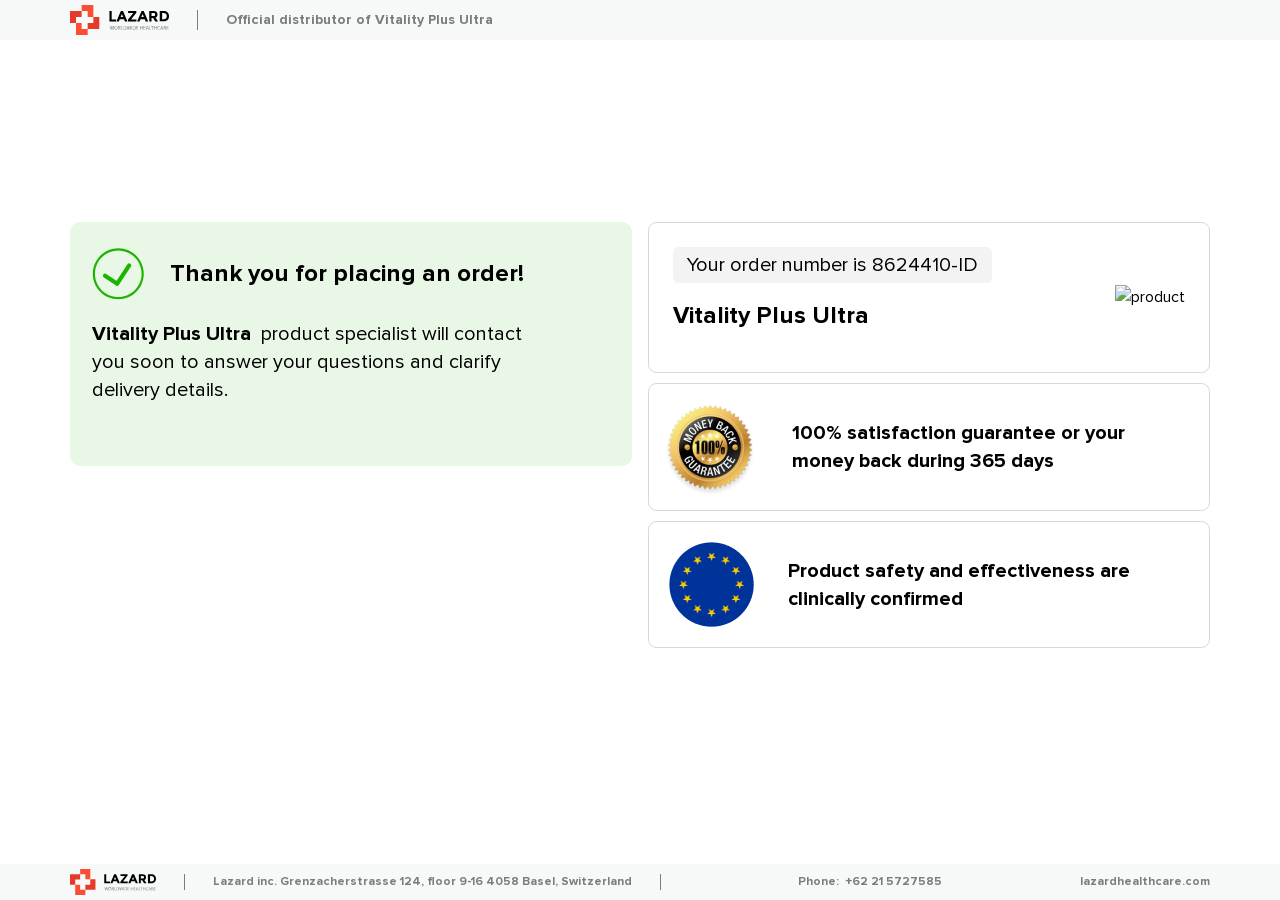
==== thanks/index.html @ 726c0b6a "Initial commit - Landing Vitality Plus Ultra" ====
<!DOCTYPE html>
<html lang="ru">
  <head>
    <title>LAZARD worldwide healthcare | Thank you for placing an order!!</title>
    <meta charset="UTF-8">
    <meta name="viewport" content="width=device-width, initial-scale=1">
    <link rel="shortcut icon" href="favicon.ico">
    <!-- css styles -->
    <!--[if lt IE 9]>
    <script src="https://cdnjs.cloudflare.com/ajax/libs/html5shiv/3.7.3/html5shiv.min.js"></script>
    <script src="https://cdnjs.cloudflare.com/ajax/libs/livingston-css3-mediaqueries-js/1.0.0/css3-mediaqueries.min.js"></script><![endif]-->
    <link rel="stylesheet" href="https://stackpath.bootstrapcdn.com/bootstrap/4.3.1/css/bootstrap.min.css" integrity="sha384-ggOyR0iXCbMQv3Xipma34MD+dH/1fQ784/j6cY/iJTQUOhcWr7x9JvoRxT2MZw1T" crossorigin="anonymous">
    <link rel="stylesheet" href="https://cdnjs.cloudflare.com/ajax/libs/flag-icon-css/2.9.0/css/flag-icon.min.css">
    <!-- build:css assets/css/style.min.css-->
    <link rel="stylesheet" href="assets/css/fonts.css">
    <link rel="stylesheet" href="assets/css/style.css">
    <!-- endbuild -->
    <!-- end css styles -->
    <!-- INTH_SNIPPET_TOP -->
  </head>
  <body>
    <div class="d-flex flex-column justify-content-between h-100">
      <!-- header-->
      <header class="header">
        <div class="container">
          <div class="d-flex align-items-center">
            <div class="logo header-logo"><a href="#"><img class="logo__img" src="assets/images/logo/logo.svg" alt="logo"></a></div>
            <p class="header__text m-0">Official distributor of <span class="current-product__name">Vitality Plus Ultra  </span><span class="country"></span></p>
          </div>
        </div>
      </header>
      <!-- main-->
      <main class="main">
        <div class="container">
          <div class="row">
            <div class="order__content clearfix">
              <div class="col-md-6 float-md-left pr-md-2">
                <div class="order-info__content order-info__content_light_green mb-sm-3 mb-2">
                  <div class="order-info__info-line">
                    <div class="d-flex align-items-center"><img class="order-is-issued__img" src="assets/images/icons/order_green.svg" alt="order">
                      <p class="order-info__title m-0">Thank you for placing an order!</p>
                    </div>
                  </div>
                  <p class="order-info__text m-0"> <span class="current-product__name font-weight-bold">Vitality Plus Ultra </span>&nbsp;product specialist will contact you soon to answer your questions and clarify delivery details.</p>
                </div>
              </div>
              <div class="col-md-6 float-md-right pl-md-2">
                <div class="order-product__content mb-3">
                  <div class="order-product__item current-product">
                    <div class="d-flex align-items-center justify-content-between">
                      <div class="order-product-spec-wrap">
                        <p class="order-id">Your order number is <span class="order-id__value">8624410-ID</span></p>
                        <p class="current-product__text"><span class="current-product__name">Vitality Plus Ultra </span></p>
                        <p class="current-product__description m-0"></p>
                      </div><img class="current-product__img" src="https://static.statthroat.tech/offers/a6b7afca-1238-4dfb-8fff-eae4822308da.png" alt="product">
                    </div>
                  </div>
                  
                  <div class="order-product__item product-guarantee">
                    <div class="d-flex align-items-center"><img class="label label_img guarantee-label_img" src="assets/images/labels/guarantee.png" alt="guarantee">
                      <p class="product-guarantee_text">100% satisfaction guarantee or your money back during 365 days</p>
                    </div>
                  </div>
                  <div class="order-product__item product-confirmed">
                    <div class="d-flex align-items-center"><img class="label label_img" src="assets/images/labels/confirmed.png" alt="confirmed">
                      <p class="product-confirmed_text">Product safety and effectiveness are clinically confirmed</p>
                    </div>
                  </div>
                </div>
              </div>
              
            </div>
          </div>
        </div>
      </main>
      <!-- footer-->
      <footer class="footer">
        <div class="container">
          <div class="d-flex align-items-center">
            <div class="company-about__content">
              <div class="logo footer-logo"><a href="#"><img class="logo__img" src="assets/images/logo/logo.svg" alt="logo"></a></div>
            </div>
            <div class="footer-contacts__content">
              <div class="d-flex justify-content-between flex-xl-row flex-column">
                <p class="footer_address__text m-0">Lazard inc. Grenzacherstrasse 124, floor 9-16 4058 Basel, Switzerland</p>
                <p class="footer-phone__text m-0">Phone: &nbsp;<a class="footer-phone__link" href="tel:+62215727585">+62 21 5727585</a></p><a class="footer-url__link" href="lazardhealthcare.com" target="_blank">lazardhealthcare.com</a>
              </div>
            </div>
          </div>
        </div>
      </footer>
    </div>
    <!-- js scripts -->
    <script src="https://cdnjs.cloudflare.com/ajax/libs/jquery/3.3.1/jquery.min.js"></script>
    <script src="https://stackpath.bootstrapcdn.com/bootstrap/4.3.1/js/bootstrap.min.js" integrity="sha384-JjSmVgyd0p3pXB1rRibZUAYoIIy6OrQ6VrjIEaFf/nJGzIxFDsf4x0xIM+B07jRM" crossorigin="anonymous"></script>
    <!-- build:js assets/js/main.min.js -->
    <script src="assets/js/main.js"></script>
    <!-- endbuild -->
    <!-- end js scripts-->
    <!-- INTH_SNIPPET_BOTTOM -->
  </body>
</html>
---- thanks/assets/css/fonts.css ----
@font-face {
	font-family: 'Proxima Nova';
	src: url('../fonts/ProximaNova-Light.woff2') format('woff2'), url('../fonts/ProximaNova-Light.woff') format('woff');
	font-weight: 300;
	font-style: normal
}
@font-face {
	font-family: 'Proxima Nova';
	src: url('../fonts/ProximaNova-Regular.woff') format('woff2'), url('../fonts/ProximaNova-Regular.woff') format('woff');
	font-weight: 400;
	font-style: normal
}
@font-face {
	font-family: 'Proxima Nova';
	src: url('../fonts/ProximaNova-Bold.woff2') format('woff2'), url('../fonts/ProximaNova-Bold.woff') format('woff');
	font-weight: 700;
	font-style: normal
}
---- thanks/assets/css/style.css ----
/*
 * main
 */
html,
body {
  height: 100%;
}
body {
  font-family: 'Proxima Nova', sans-serif;
  font-weight: 400;
  font-size: 100%;
  color: #000;
  overflow-x: hidden;
}
@media (min-width: 1200px) {
  .container {
    max-width: 1170px;
  }
}
a {
  color: #00a3ff;
  text-decoration: underline;
}
a:hover {
  color: #00a3ff;
  text-decoration: none;
}
p {
  line-height: 140%;
}
img {
  max-width: 100%;
}
/*
 * style
 */
.header {
  padding: 5px 0;
  background-color: #f7f8f8;
}
.header-logo {
  margin: 0 28px 0 0;
}
.header__text {
  padding: 0 0 0 28px;
  font-family: 'Proxima Nova', sans-serif;
  font-weight: 700;
  font-size: 14px;
  color: #7c7c7c;
  border-left: 1px solid #7c7c7c;
}
.main {
  padding: 50px 0 68px;
}
.order-info__content {
  padding: 26px 80px 62px 22px;
  border-radius: 10px;
}
.order-info__content_light_green {
  background-color: #e9f8e6;
}
.order-info__info-line {
  margin: 0 0 20px;
}
.order-is-issued__img {
  margin: 0 26px 0 0;
}
.order-info__title {
  font-family: 'Proxima Nova', sans-serif;
  font-weight: 700;
  font-size: 24px;
}
.order-info__text {
  font-size: 20px;
}
.order-product__item {
  padding: 20px;
  margin: 0 0 10px;
  background-color: #fff;
  border: 1.71386px solid #dad6d6;
  border-radius: 8.56928px;
}
.order-product__item:last-child {
  margin: 0;
}
.current-product {
  padding: 24px;
}
.order-id {
  display: inline-block;
  padding: 4px 14px;
  font-size: 20px;
  background: rgba(196,196,196,0.2);
  border-radius: 5.14157px;
}
.current-product__text {
  font-family: 'Proxima Nova', sans-serif;
  font-weight: 700;
  font-size: 24px;
}
.current-product__description {
  font-size: 20px;
}
.label {
  margin: 0 34px 0 0;
}
.label-number {
  display: -webkit-box;
  display: -ms-flexbox;
  display: flex;
  -webkit-box-orient: vertical;
  -webkit-box-direction: normal;
      -ms-flex-direction: column;
          flex-direction: column;
  -webkit-box-align: center;
      -ms-flex-align: center;
          align-items: center;
  -webkit-box-pack: center;
      -ms-flex-pack: center;
          justify-content: center;
  min-width: 86px;
  height: 86px;
  border-radius: 50%;
  background-color: #ffe234;
}
.number__value {
  font-family: 'Proxima Nova', sans-serif;
  font-weight: 700;
  font-size: 45px;
}
.popularity-product__text,
.product-guarantee_text,
.product-confirmed_text {
  margin: 0;
  font-family: 'Proxima Nova', sans-serif;
  font-weight: 700;
  font-size: 20px;
}
.guarantee-label_img {
  margin: -2px 34px -9px -7px;
}
.other-suggestion__item {
  padding: 28px 22px 22px 16px;
}
.discount {
  padding: 18px 16px 18px 16px;
}
.order-suggestion-info__content {
  display: none;
}
.order-suggestion-info__content .order-info__title,
.order-suggestion-info__content .order-info__text {
  color: #fff;
}
.other-suggestion__item_bg_yellow {
  background: url("../images/icons/dot_bottom.svg") repeat-x top left 3.5px, url("../images/icons/dot_top.svg") repeat-x bottom left 3.5px;
  background-color: #ffe234;
}
.item_bg_1 {
  background: url("../images/icons/dot_bottom.svg") repeat-x top left 3.5px, url("../images/icons/dot_top.svg") repeat-x bottom left 3.5px;
  background-color: #ff4131;
}
.item_bg_2 {
  background: url("../images/icons/dot_bottom.svg") repeat-x top left 3.5px, url("../images/icons/dot_top.svg") repeat-x bottom left 3.5px;
  background-color: #a431ff;
}
.item_bg_3 {
  background: url("../images/icons/dot_bottom.svg") repeat-x top left 3.5px, url("../images/icons/dot_top.svg") repeat-x bottom left 3.5px;
  background-color: #00c3cf;
}
.emoji__wrap {
  position: relative;
  min-width: 50px;
  margin: 0 0 0 30px;
}
.flag__wrap {
  position: absolute;
  top: 36%;
  left: -40%;
}
.flag {
  font-size: 1.5rem;
}
.discount__title {
  font-family: 'Proxima Nova', sans-serif;
  font-weight: 700;
  font-size: 24px;
}
.discount__text {
  margin: 0;
  font-family: 'Proxima Nova', sans-serif;
  font-weight: 700;
  font-size: 18px;
}
.product-image__content {
  position: relative;
  min-width: 80px;
  max-width: 80px;
  height: 80px;
  margin: 0 18px 0 0;
  padding: 8px;
  background-color: #fff;
  border-radius: 5px;
}
.product-num {
  position: absolute;
  top: -7px;
  left: -10px;
  display: -webkit-box;
  display: -ms-flexbox;
  display: flex;
  -webkit-box-orient: vertical;
  -webkit-box-direction: normal;
      -ms-flex-direction: column;
          flex-direction: column;
  -webkit-box-align: center;
      -ms-flex-align: center;
          align-items: center;
  -webkit-box-pack: center;
      -ms-flex-pack: center;
          justify-content: center;
  min-width: 27px;
  max-width: 27px;
  height: 27px;
  border-radius: 50%;
  background-color: #ffe234;
  font-family: 'Proxima Nova', sans-serif;
  font-weight: 700;
  font-size: 14px;
}
.product__img {
  display: block;
  margin: auto;
}
.product__name {
  margin: 0;
  font-family: 'Proxima Nova', sans-serif;
  font-weight: 700;
  font-size: 24px;
  color: #fff;
}
.product__description {
  margin: 0;
  font-family: 'Proxima Nova', sans-serif;
  font-weight: 700;
  font-size: 18px;
  color: #fff;
}
.product__link {
  font-family: 'Proxima Nova', sans-serif;
  font-weight: 700;
  font-size: 12px;
  color: #fff;
}
.product__link:hover {
  color: #fff;
}
.product-order__content {
  -ms-flex-negative: 0;
      flex-shrink: 0;
}
.price.price--old {
  margin: 0 0 10px;
  position: relative;
  font-family: 'Proxima Nova', sans-serif;
  font-weight: 700;
  font-size: 12px;
  color: #fff;
}
.price.price--old:before {
  content: "";
  position: absolute;
  top: 40%;
  right: 2px;
  left: -2px;
  width: calc(100% + 4px);
  height: 1px;
  background-color: #fff;
}
.price.price--new {
  margin: 0;
  font-family: 'Proxima Nova', sans-serif;
  font-weight: 700;
  font-size: 24px;
  color: #fff;
}
.product-order__btn {
  padding: 3px 8px;
  background: #ffe234;
  border-radius: 3px;
  font-family: 'Proxima Nova', sans-serif;
  font-weight: 700;
  font-size: 12px;
  color: #000 !important;
  text-decoration: none;
  cursor: pointer;
  border: none;
  outline: none;
}
.product-order__btn:hover {
  filter: saturate(2);
}
.product-order__btn:focus {
  outline: none;
}
.footer {
  padding: 5px 0;
  background-color: #f7f8f8;
}
.footer-logo {
  margin: 0 28px 0 0;
}
.footer-contacts__content {
  width: 100%;
  padding: 0 0 0 28px;
  border-left: 1px solid #7c7c7c;
}
.footer_address__text {
  padding: 0 28px 0 0;
  font-family: 'Proxima Nova', sans-serif;
  font-weight: 700;
  font-size: 12px;
  color: #7c7c7c;
  border-right: 1px solid #7c7c7c;
}
.footer-phone__text,
.footer-phone__link,
.footer-url__link {
  font-family: 'Proxima Nova', sans-serif;
  font-weight: 700;
  font-size: 12px;
  color: #7c7c7c;
  text-decoration: none;
  line-height: 140%;
}
.footer-phone__link:hover,
.footer-url__link:hover {
  color: #00a3ff;
}
@media (max-width: 1200px) {
  .footer_address__text {
    border-right: none;
  }
}
@media (min-width: 576px) and (max-width: 992px) {
  .order-info__content {
    padding: 14px;
  }
  .order-is-issued__img {
    max-width: 30px;
    margin: 0 14px 0 0;
  }
  .order-info__title,
  .order-info__text {
    font-size: 14px;
  }
  .order-product__item {
    padding: 12px;
  }
  .current-product {
    padding: 15px;
  }
  .order-id {
    margin: 0 0 8px;
    font-size: 12px;
  }
  .current-product__text {
    margin: 0 0 8px;
    font-size: 14px;
  }
  .current-product__description {
    font-size: 12px;
  }
  .current-product__img {
    max-width: 80px;
  }
  .label-number {
    min-width: 50px;
    height: 50px;
    margin: 0 20px 0 0;
  }
  .number__value {
    font-size: 26px;
  }
  .label_img {
    max-width: 50px;
  }
  .label {
    margin: 0 20px 0 0;
  }
  .other-suggestion__item {
    padding: 24px 18px;
  }
  .popularity-product__text,
  .product-guarantee_text,
  .product-confirmed_text {
    font-size: 12px;
  }
  .discount__title {
    font-size: 20px;
  }
  .discount__text {
    font-size: 12px;
  }
  .product__name {
    font-size: 14px;
  }
  .product__description {
    font-size: 12px;
  }
  .price.price--new {
    font-size: 20px;
  }
}
@media (max-width: 576px) {
  .header-logo,
  .footer-logo {
    min-width: 70px;
    margin: 0 14px 0 0;
  }
  .header__text {
    font-size: 12px;
    border-left: 1px solid rgba(123,124,124,0.2);
  }
  .footer-contacts__content {
    padding: 0 0 0 14px;
    border-left: 1px solid rgba(123,124,124,0.2);
  }
  .footer_address__text {
    padding: 0;
  }
  .main {
    padding: 14px 0;
  }
  .order-info__content {
    padding: 14px;
  }
  .order-is-issued__img {
    max-width: 30px;
    margin: 0 14px 0 0;
  }
  .order-info__title,
  .order-info__text {
    font-size: 14px;
  }
  .order-product__item {
    padding: 12px;
  }
  .current-product {
    padding: 15px;
  }
  .order-id {
    margin: 0 0 8px;
    font-size: 12px;
  }
  .current-product__text {
    margin: 0 0 8px;
    font-size: 14px;
  }
  .current-product__description {
    font-size: 12px;
  }
  .current-product__img {
    max-width: 80px;
  }
  .label-number {
    min-width: 50px;
    height: 50px;
    margin: 0 20px 0 0;
  }
  .number__value {
    font-size: 26px;
  }
  .label_img {
    max-width: 50px;
  }
  .label {
    margin: 0 20px 0 0;
  }
  .other-suggestion__item {
    padding: 24px 18px;
  }
  .popularity-product__text,
  .product-guarantee_text,
  .product-confirmed_text {
    font-size: 12px;
  }
  .discount__title {
    font-size: 20px;
  }
  .discount__text {
    font-size: 12px;
  }
  .product__name {
    font-size: 14px;
  }
  .product__description {
    font-size: 12px;
  }
  .price.price--new {
    font-size: 20px;
  }
}
@media (max-width: 374px) {
  .emoji__wrap {
    margin: 20px 0 0 0;
  }
  .other-suggestion__item .suggestion-product > .d-flex {
    -webkit-box-orient: vertical;
    -webkit-box-direction: normal;
        -ms-flex-direction: column;
            flex-direction: column;
  }
  .product-about__content {
    margin: 0 0 10px;
  }
  .product-order__content .price {
    margin: 0;
  }
  .product-order__content .d-flex {
    -webkit-box-orient: horizontal !important;
    -webkit-box-direction: normal !important;
        -ms-flex-direction: row !important;
            flex-direction: row !important;
    -webkit-box-align: center !important;
        -ms-flex-align: center !important;
            align-items: center !important;
    -ms-flex-pack: distribute !important;
        justify-content: space-around !important;
  }
  .product-order__btn {
    display: block;
    width: 100%;
    margin: 10px 0 0;
    text-align: center;
  }
}
/*
 * reset
 */
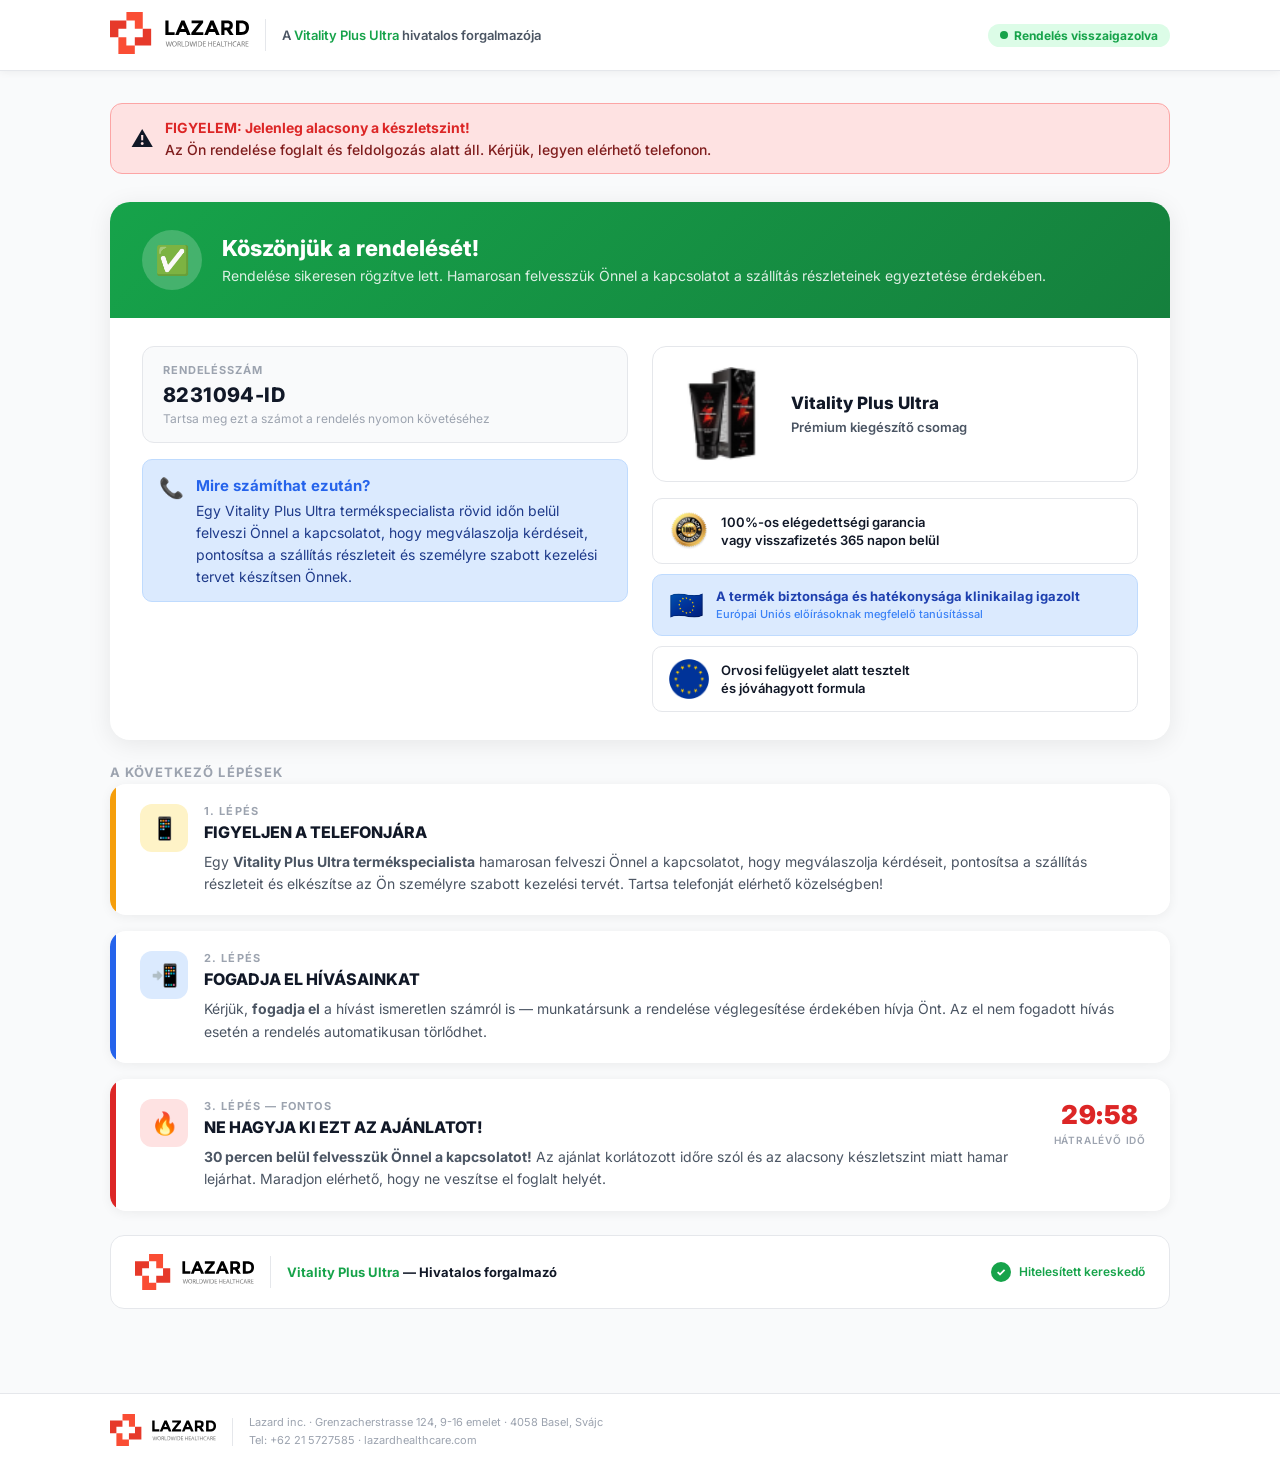
==== commit 35847d8f: "Redesign: Modern thanks page in Hungarian with triggers, countdown, order ID and trust badges" ====
--- a/thanks/index.html
+++ b/thanks/index.html
@@ -1,102 +1,655 @@
 <!DOCTYPE html>
-<html lang="ru">
-  <head>
-    <title>LAZARD worldwide healthcare | Thank you for placing an order!!</title>
-    <meta charset="UTF-8">
-    <meta name="viewport" content="width=device-width, initial-scale=1">
-    <link rel="shortcut icon" href="favicon.ico">
-    <!-- css styles -->
-    <!--[if lt IE 9]>
-    <script src="https://cdnjs.cloudflare.com/ajax/libs/html5shiv/3.7.3/html5shiv.min.js"></script>
-    <script src="https://cdnjs.cloudflare.com/ajax/libs/livingston-css3-mediaqueries-js/1.0.0/css3-mediaqueries.min.js"></script><![endif]-->
-    <link rel="stylesheet" href="https://stackpath.bootstrapcdn.com/bootstrap/4.3.1/css/bootstrap.min.css" integrity="sha384-ggOyR0iXCbMQv3Xipma34MD+dH/1fQ784/j6cY/iJTQUOhcWr7x9JvoRxT2MZw1T" crossorigin="anonymous">
-    <link rel="stylesheet" href="https://cdnjs.cloudflare.com/ajax/libs/flag-icon-css/2.9.0/css/flag-icon.min.css">
-    <!-- build:css assets/css/style.min.css-->
-    <link rel="stylesheet" href="assets/css/fonts.css">
-    <link rel="stylesheet" href="assets/css/style.css">
-    <!-- endbuild -->
-    <!-- end css styles -->
-    <!-- INTH_SNIPPET_TOP -->
-  </head>
-  <body>
-    <div class="d-flex flex-column justify-content-between h-100">
-      <!-- header-->
-      <header class="header">
-        <div class="container">
-          <div class="d-flex align-items-center">
-            <div class="logo header-logo"><a href="#"><img class="logo__img" src="assets/images/logo/logo.svg" alt="logo"></a></div>
-            <p class="header__text m-0">Official distributor of <span class="current-product__name">Vitality Plus Ultra  </span><span class="country"></span></p>
+<html lang="hu">
+<head>
+  <title>Köszönjük a rendelést! | Vitality Plus Ultra</title>
+  <meta charset="UTF-8">
+  <meta name="viewport" content="width=device-width, initial-scale=1">
+  <meta name="description" content="Köszönjük a Vitality Plus Ultra megrendelését. Hamarosan felvesszük Önnel a kapcsolatot.">
+  <link rel="shortcut icon" href="favicon.ico">
+  <link rel="preconnect" href="https://fonts.googleapis.com">
+  <link rel="preconnect" href="https://fonts.gstatic.com" crossorigin>
+  <link href="https://fonts.googleapis.com/css2?family=Inter:wght@400;500;600;700;800;900&display=swap" rel="stylesheet">
+  <style>
+    *, *::before, *::after { box-sizing: border-box; margin: 0; padding: 0; }
+
+    :root {
+      --green:       #16a34a;
+      --green-light: #dcfce7;
+      --green-mid:   #22c55e;
+      --amber:       #f59e0b;
+      --amber-light: #fef3c7;
+      --red:         #dc2626;
+      --red-light:   #fee2e2;
+      --blue:        #2563eb;
+      --blue-light:  #dbeafe;
+      --gray-50:     #f9fafb;
+      --gray-100:    #f3f4f6;
+      --gray-200:    #e5e7eb;
+      --gray-400:    #9ca3af;
+      --gray-600:    #4b5563;
+      --gray-800:    #1f2937;
+      --gray-900:    #111827;
+    }
+
+    body {
+      font-family: 'Inter', sans-serif;
+      background: var(--gray-50);
+      color: var(--gray-900);
+      min-height: 100vh;
+    }
+
+    /* ── HEADER ── */
+    .header {
+      background: #fff;
+      border-bottom: 1px solid var(--gray-200);
+      padding: 12px 0;
+      position: sticky;
+      top: 0;
+      z-index: 100;
+      box-shadow: 0 1px 8px rgba(0,0,0,.06);
+    }
+    .header-inner {
+      max-width: 1100px;
+      margin: 0 auto;
+      padding: 0 20px;
+      display: flex;
+      align-items: center;
+      gap: 16px;
+    }
+    .header__logo img { height: 42px; }
+    .header__divider {
+      width: 1px;
+      height: 32px;
+      background: var(--gray-200);
+    }
+    .header__label {
+      font-size: 13px;
+      font-weight: 600;
+      color: var(--gray-600);
+    }
+    .header__label span { color: var(--green); }
+    .header__badge {
+      margin-left: auto;
+      display: flex;
+      align-items: center;
+      gap: 6px;
+      background: var(--green-light);
+      color: var(--green);
+      font-size: 12px;
+      font-weight: 700;
+      padding: 4px 12px;
+      border-radius: 999px;
+    }
+    .header__badge::before {
+      content: '';
+      width: 8px; height: 8px;
+      background: var(--green);
+      border-radius: 50%;
+      animation: pulse-dot 1.5s infinite;
+    }
+    @keyframes pulse-dot {
+      0%,100% { opacity:1; transform:scale(1); }
+      50%      { opacity:.5; transform:scale(1.3); }
+    }
+
+    /* ── LAYOUT ── */
+    .page-wrap {
+      max-width: 1100px;
+      margin: 0 auto;
+      padding: 32px 20px 60px;
+    }
+
+    /* ── STOCK ALERT ── */
+    .stock-alert {
+      display: flex;
+      align-items: center;
+      gap: 12px;
+      background: var(--red-light);
+      border: 1.5px solid #fca5a5;
+      border-radius: 12px;
+      padding: 14px 20px;
+      margin-bottom: 28px;
+      animation: slide-in .5s ease;
+    }
+    .stock-alert__icon { font-size: 22px; flex-shrink: 0; }
+    .stock-alert__text { font-size: 14px; font-weight: 700; color: var(--red); line-height: 1.4; }
+    .stock-alert__text span { display: block; font-weight: 500; color: #7f1d1d; margin-top: 2px; }
+
+    /* ── SUCCESS CARD ── */
+    .success-card {
+      background: #fff;
+      border-radius: 20px;
+      box-shadow: 0 4px 24px rgba(0,0,0,.08);
+      overflow: hidden;
+      margin-bottom: 24px;
+      animation: slide-in .5s ease .1s both;
+    }
+    .success-card__top {
+      background: linear-gradient(135deg, #16a34a 0%, #15803d 100%);
+      padding: 28px 32px;
+      display: flex;
+      align-items: center;
+      gap: 20px;
+    }
+    .success-icon {
+      width: 60px; height: 60px;
+      background: rgba(255,255,255,.2);
+      border-radius: 50%;
+      display: flex; align-items: center; justify-content: center;
+      font-size: 28px;
+      flex-shrink: 0;
+    }
+    .success-card__top-text h1 {
+      font-size: 22px;
+      font-weight: 800;
+      color: #fff;
+      margin-bottom: 4px;
+    }
+    .success-card__top-text p {
+      font-size: 14px;
+      color: rgba(255,255,255,.85);
+      line-height: 1.5;
+    }
+
+    .success-card__body {
+      padding: 28px 32px;
+      display: grid;
+      grid-template-columns: 1fr 1fr;
+      gap: 24px;
+    }
+    @media (max-width: 680px) {
+      .success-card__body { grid-template-columns: 1fr; }
+      .success-card__top { padding: 20px; }
+      .success-card__top-text h1 { font-size: 18px; }
+    }
+
+    /* Order info left */
+    .order-meta { display: flex; flex-direction: column; gap: 16px; }
+
+    .order-number-box {
+      background: var(--gray-50);
+      border: 1.5px solid var(--gray-200);
+      border-radius: 12px;
+      padding: 16px 20px;
+    }
+    .order-number-box__label {
+      font-size: 11px;
+      font-weight: 700;
+      text-transform: uppercase;
+      letter-spacing: .08em;
+      color: var(--gray-400);
+      margin-bottom: 6px;
+    }
+    .order-number-box__value {
+      font-size: 20px;
+      font-weight: 800;
+      color: var(--gray-900);
+      letter-spacing: .02em;
+    }
+    .order-number-box__sub {
+      font-size: 12px;
+      color: var(--gray-400);
+      margin-top: 4px;
+    }
+
+    .info-row {
+      display: flex;
+      align-items: flex-start;
+      gap: 12px;
+      padding: 14px 16px;
+      border-radius: 10px;
+      background: var(--blue-light);
+      border: 1px solid #bfdbfe;
+    }
+    .info-row__icon { font-size: 20px; flex-shrink: 0; margin-top: 2px; }
+    .info-row__text { font-size: 14px; color: #1e3a8a; line-height: 1.55; }
+    .info-row__text strong { display: block; font-size: 15px; margin-bottom: 3px; color: var(--blue); }
+
+    /* Product right */
+    .product-panel { display: flex; flex-direction: column; gap: 16px; }
+
+    .product-box {
+      border: 1.5px solid var(--gray-200);
+      border-radius: 14px;
+      padding: 20px;
+      display: flex;
+      align-items: center;
+      gap: 18px;
+    }
+    .product-box__img {
+      width: 100px;
+      flex-shrink: 0;
+      border-radius: 8px;
+      object-fit: contain;
+    }
+    .product-box__info { flex: 1; }
+    .product-box__name {
+      font-size: 17px;
+      font-weight: 800;
+      color: var(--gray-900);
+      margin-bottom: 6px;
+    }
+    .product-box__qty {
+      font-size: 13px;
+      font-weight: 600;
+      color: var(--gray-600);
+    }
+
+    /* Badges */
+    .badges { display: flex; flex-direction: column; gap: 10px; }
+    .badge-row {
+      display: flex;
+      align-items: center;
+      gap: 12px;
+      padding: 12px 16px;
+      border-radius: 10px;
+      border: 1.5px solid var(--gray-200);
+      background: #fff;
+    }
+    .badge-row img { height: 40px; flex-shrink: 0; object-fit: contain; }
+    .badge-row__text { font-size: 13px; font-weight: 600; color: var(--gray-700); line-height: 1.4; }
+
+    /* EU badge */
+    .eu-badge {
+      display: flex;
+      align-items: center;
+      gap: 12px;
+      padding: 12px 16px;
+      border-radius: 10px;
+      border: 1.5px solid #bfdbfe;
+      background: var(--blue-light);
+    }
+    .eu-flag { font-size: 28px; flex-shrink: 0; }
+    .eu-badge__text { font-size: 13px; font-weight: 700; color: #1e40af; line-height: 1.4; }
+    .eu-badge__text span { display: block; font-size: 11px; font-weight: 500; color: #3b82f6; margin-top: 2px; }
+
+    /* ── TRIGGERS SECTION ── */
+    .triggers-section {
+      display: flex;
+      flex-direction: column;
+      gap: 16px;
+      margin-bottom: 24px;
+    }
+    .triggers-section__title {
+      font-size: 13px;
+      font-weight: 700;
+      text-transform: uppercase;
+      letter-spacing: .08em;
+      color: var(--gray-400);
+      margin-bottom: 4px;
+    }
+
+    .trigger-card {
+      background: #fff;
+      border-radius: 16px;
+      box-shadow: 0 2px 12px rgba(0,0,0,.06);
+      overflow: hidden;
+      display: flex;
+      align-items: stretch;
+      opacity: 0;
+      transform: translateY(16px);
+      transition: opacity .5s ease, transform .5s ease, box-shadow .3s;
+    }
+    .trigger-card.visible {
+      opacity: 1;
+      transform: translateY(0);
+    }
+    .trigger-card:hover { box-shadow: 0 6px 24px rgba(0,0,0,.1); }
+
+    .trigger-card__accent {
+      width: 6px;
+      flex-shrink: 0;
+      background: var(--amber);
+    }
+    .trigger-card__accent.red   { background: var(--red); }
+    .trigger-card__accent.blue  { background: var(--blue); }
+
+    .trigger-card__body {
+      padding: 20px 24px;
+      flex: 1;
+      display: flex;
+      align-items: flex-start;
+      gap: 16px;
+    }
+
+    .trigger-card__icon-wrap {
+      width: 48px; height: 48px;
+      border-radius: 12px;
+      display: flex; align-items: center; justify-content: center;
+      font-size: 22px;
+      flex-shrink: 0;
+    }
+    .icon-amber { background: var(--amber-light); }
+    .icon-red   { background: var(--red-light); }
+    .icon-blue  { background: var(--blue-light); }
+
+    .trigger-card__content { flex: 1; }
+    .trigger-card__step {
+      font-size: 11px;
+      font-weight: 700;
+      text-transform: uppercase;
+      letter-spacing: .1em;
+      color: var(--gray-400);
+      margin-bottom: 4px;
+    }
+    .trigger-card__heading {
+      font-size: 16px;
+      font-weight: 800;
+      color: var(--gray-900);
+      margin-bottom: 8px;
+      line-height: 1.3;
+    }
+    .trigger-card__text {
+      font-size: 14px;
+      color: var(--gray-600);
+      line-height: 1.6;
+    }
+
+    .trigger-card__timer {
+      display: flex;
+      flex-direction: column;
+      align-items: center;
+      justify-content: center;
+      gap: 4px;
+      flex-shrink: 0;
+      padding-left: 16px;
+    }
+    .timer-display {
+      font-size: 26px;
+      font-weight: 900;
+      color: var(--red);
+      font-variant-numeric: tabular-nums;
+      letter-spacing: .02em;
+    }
+    .timer-label {
+      font-size: 10px;
+      font-weight: 600;
+      text-transform: uppercase;
+      letter-spacing: .08em;
+      color: var(--gray-400);
+    }
+
+    /* ── DISTRIBUTOR ── */
+    .distributor-bar {
+      background: #fff;
+      border: 1.5px solid var(--gray-200);
+      border-radius: 14px;
+      padding: 18px 24px;
+      display: flex;
+      align-items: center;
+      gap: 16px;
+      margin-bottom: 24px;
+      animation: slide-in .5s ease .4s both;
+    }
+    .distributor-bar img { height: 36px; flex-shrink: 0; }
+    .distributor-bar__divider { width:1px; height:32px; background:var(--gray-200); }
+    .distributor-bar__text { font-size: 13px; font-weight: 700; color: var(--gray-700); }
+    .distributor-bar__text span { color: var(--green); }
+    .distributor-bar__seal {
+      margin-left: auto;
+      display: flex;
+      align-items: center;
+      gap: 8px;
+      font-size: 12px;
+      font-weight: 600;
+      color: var(--green);
+    }
+    .distributor-bar__seal::before {
+      content: '✓';
+      width: 20px; height: 20px;
+      background: var(--green);
+      color: #fff;
+      border-radius: 50%;
+      display: flex; align-items: center; justify-content: center;
+      font-size: 11px;
+      font-weight: 800;
+    }
+
+    /* ── FOOTER ── */
+    .footer {
+      border-top: 1px solid var(--gray-200);
+      background: #fff;
+      padding: 20px 0;
+    }
+    .footer-inner {
+      max-width: 1100px;
+      margin: 0 auto;
+      padding: 0 20px;
+      display: flex;
+      align-items: center;
+      gap: 16px;
+      flex-wrap: wrap;
+    }
+    .footer__logo img { height: 32px; }
+    .footer__divider { width:1px; height:28px; background:var(--gray-200); }
+    .footer__info { font-size: 11px; color: var(--gray-400); line-height: 1.6; }
+    .footer__info a { color: var(--gray-400); text-decoration: none; }
+    .footer__info a:hover { color: var(--blue); }
+
+    @keyframes slide-in {
+      from { opacity:0; transform:translateY(16px); }
+      to   { opacity:1; transform:translateY(0); }
+    }
+
+    @media (max-width: 480px) {
+      .trigger-card__body { flex-direction: column; gap: 12px; }
+      .trigger-card__timer { flex-direction: row; padding-left: 0; padding-top: 8px; border-top: 1px solid var(--gray-100); width: 100%; justify-content: flex-start; }
+      .distributor-bar__seal { display: none; }
+      .product-box { flex-direction: column; text-align: center; }
+      .product-box__img { width: 120px; }
+      .header__badge { display: none; }
+    }
+  </style>
+</head>
+<body>
+
+  <!-- ── HEADER ── -->
+  <header class="header">
+    <div class="header-inner">
+      <div class="header__logo">
+        <a href="#"><img src="assets/images/logo/logo.svg" alt="Vitality Plus Ultra logó"></a>
+      </div>
+      <div class="header__divider"></div>
+      <p class="header__label">A <span>Vitality Plus Ultra</span> hivatalos forgalmazója</p>
+      <div class="header__badge">Rendelés visszaigazolva</div>
+    </div>
+  </header>
+
+  <!-- ── MAIN ── -->
+  <main>
+    <div class="page-wrap">
+
+      <!-- Stock Alert -->
+      <div class="stock-alert">
+        <div class="stock-alert__icon">⚠️</div>
+        <div class="stock-alert__text">
+          FIGYELEM: Jelenleg alacsony a készletszint!
+          <span>Az Ön rendelése foglalt és feldolgozás alatt áll. Kérjük, legyen elérhető telefonon.</span>
+        </div>
+      </div>
+
+      <!-- Success Card -->
+      <div class="success-card">
+        <div class="success-card__top">
+          <div class="success-icon">✅</div>
+          <div class="success-card__top-text">
+            <h1>Köszönjük a rendelését!</h1>
+            <p>Rendelése sikeresen rögzítve lett. Hamarosan felvesszük Önnel a kapcsolatot a szállítás részleteinek egyeztetése érdekében.</p>
           </div>
         </div>
-      </header>
-      <!-- main-->
-      <main class="main">
-        <div class="container">
-          <div class="row">
-            <div class="order__content clearfix">
-              <div class="col-md-6 float-md-left pr-md-2">
-                <div class="order-info__content order-info__content_light_green mb-sm-3 mb-2">
-                  <div class="order-info__info-line">
-                    <div class="d-flex align-items-center"><img class="order-is-issued__img" src="assets/images/icons/order_green.svg" alt="order">
-                      <p class="order-info__title m-0">Thank you for placing an order!</p>
-                    </div>
-                  </div>
-                  <p class="order-info__text m-0"> <span class="current-product__name font-weight-bold">Vitality Plus Ultra </span>&nbsp;product specialist will contact you soon to answer your questions and clarify delivery details.</p>
+        <div class="success-card__body">
+
+          <!-- LEFT: Order Info -->
+          <div class="order-meta">
+            <div class="order-number-box">
+              <div class="order-number-box__label">Rendelésszám</div>
+              <div class="order-number-box__value" id="orderNumber">– – –</div>
+              <div class="order-number-box__sub">Tartsa meg ezt a számot a rendelés nyomon követéséhez</div>
+            </div>
+
+            <div class="info-row">
+              <div class="info-row__icon">📞</div>
+              <div class="info-row__text">
+                <strong>Mire számíthat ezután?</strong>
+                Egy Vitality Plus Ultra termékspecialista rövid időn belül felveszi Önnel a kapcsolatot, hogy megválaszolja kérdéseit, pontosítsa a szállítás részleteit és személyre szabott kezelési tervet készítsen Önnek.
+              </div>
+            </div>
+          </div>
+
+          <!-- RIGHT: Product + Badges -->
+          <div class="product-panel">
+            <div class="product-box">
+              <img class="product-box__img"
+                   src="https://static.statthroat.tech/offers/a6b7afca-1238-4dfb-8fff-eae4822308da.png"
+                   alt="Vitality Plus Ultra termék"
+                   onerror="this.src='assets/images/logo/product1.png'">
+              <div class="product-box__info">
+                <div class="product-box__name">Vitality Plus Ultra</div>
+                <div class="product-box__qty">Prémium kiegészítő csomag</div>
+              </div>
+            </div>
+
+            <div class="badges">
+              <div class="badge-row">
+                <img src="assets/images/labels/guarantee.png" alt="Garancia">
+                <div class="badge-row__text">100%-os elégedettségi garancia<br>vagy visszafizetés 365 napon belül</div>
+              </div>
+              <div class="eu-badge">
+                <div class="eu-flag">🇪🇺</div>
+                <div class="eu-badge__text">
+                  A termék biztonsága és hatékonysága klinikailag igazolt
+                  <span>Európai Uniós előírásoknak megfelelő tanúsítással</span>
                 </div>
               </div>
-              <div class="col-md-6 float-md-right pl-md-2">
-                <div class="order-product__content mb-3">
-                  <div class="order-product__item current-product">
-                    <div class="d-flex align-items-center justify-content-between">
-                      <div class="order-product-spec-wrap">
-                        <p class="order-id">Your order number is <span class="order-id__value">8624410-ID</span></p>
-                        <p class="current-product__text"><span class="current-product__name">Vitality Plus Ultra </span></p>
-                        <p class="current-product__description m-0"></p>
-                      </div><img class="current-product__img" src="https://static.statthroat.tech/offers/a6b7afca-1238-4dfb-8fff-eae4822308da.png" alt="product">
-                    </div>
-                  </div>
-                  
-                  <div class="order-product__item product-guarantee">
-                    <div class="d-flex align-items-center"><img class="label label_img guarantee-label_img" src="assets/images/labels/guarantee.png" alt="guarantee">
-                      <p class="product-guarantee_text">100% satisfaction guarantee or your money back during 365 days</p>
-                    </div>
-                  </div>
-                  <div class="order-product__item product-confirmed">
-                    <div class="d-flex align-items-center"><img class="label label_img" src="assets/images/labels/confirmed.png" alt="confirmed">
-                      <p class="product-confirmed_text">Product safety and effectiveness are clinically confirmed</p>
-                    </div>
-                  </div>
-                </div>
-              </div>
-              
+              <div class="badge-row">
+                <img src="assets/images/labels/confirmed.png" alt="Megerősítve">
+                <div class="badge-row__text">Orvosi felügyelet alatt tesztelt<br>és jóváhagyott formula</div>
+              </div>
+            </div>
+          </div>
+
+        </div>
+      </div>
+
+      <!-- ── TRIGGERS ── -->
+      <div class="triggers-section__title">A következő lépések</div>
+      <div class="triggers-section">
+
+        <!-- Trigger 1 -->
+        <div class="trigger-card" id="trigger1">
+          <div class="trigger-card__accent"></div>
+          <div class="trigger-card__body">
+            <div class="trigger-card__icon-wrap icon-amber">📱</div>
+            <div class="trigger-card__content">
+              <div class="trigger-card__step">1. lépés</div>
+              <div class="trigger-card__heading">FIGYELJEN A TELEFONJÁRA</div>
+              <div class="trigger-card__text">
+                Egy <strong>Vitality Plus Ultra termékspecialista</strong> hamarosan felveszi Önnel a kapcsolatot, hogy megválaszolja kérdéseit, pontosítsa a szállítás részleteit és elkészítse az Ön személyre szabott kezelési tervét. Tartsa telefonját elérhető közelségben!
+              </div>
             </div>
           </div>
         </div>
-      </main>
-      <!-- footer-->
-      <footer class="footer">
-        <div class="container">
-          <div class="d-flex align-items-center">
-            <div class="company-about__content">
-              <div class="logo footer-logo"><a href="#"><img class="logo__img" src="assets/images/logo/logo.svg" alt="logo"></a></div>
-            </div>
-            <div class="footer-contacts__content">
-              <div class="d-flex justify-content-between flex-xl-row flex-column">
-                <p class="footer_address__text m-0">Lazard inc. Grenzacherstrasse 124, floor 9-16 4058 Basel, Switzerland</p>
-                <p class="footer-phone__text m-0">Phone: &nbsp;<a class="footer-phone__link" href="tel:+62215727585">+62 21 5727585</a></p><a class="footer-url__link" href="lazardhealthcare.com" target="_blank">lazardhealthcare.com</a>
+
+        <!-- Trigger 2 -->
+        <div class="trigger-card" id="trigger2">
+          <div class="trigger-card__accent blue"></div>
+          <div class="trigger-card__body">
+            <div class="trigger-card__icon-wrap icon-blue">📲</div>
+            <div class="trigger-card__content">
+              <div class="trigger-card__step">2. lépés</div>
+              <div class="trigger-card__heading">FOGADJA EL HÍVÁSAINKAT</div>
+              <div class="trigger-card__text">
+                Kérjük, <strong>fogadja el</strong> a hívást ismeretlen számról is — munkatársunk a rendelése véglegesítése érdekében hívja Önt. Az el nem fogadott hívás esetén a rendelés automatikusan törlődhet.
               </div>
             </div>
           </div>
         </div>
-      </footer>
+
+        <!-- Trigger 3 – with countdown -->
+        <div class="trigger-card" id="trigger3">
+          <div class="trigger-card__accent red"></div>
+          <div class="trigger-card__body">
+            <div class="trigger-card__icon-wrap icon-red">🔥</div>
+            <div class="trigger-card__content">
+              <div class="trigger-card__step">3. lépés — FONTOS</div>
+              <div class="trigger-card__heading">NE HAGYJA KI EZT AZ AJÁNLATOT!</div>
+              <div class="trigger-card__text">
+                <strong>30 percen belül felvesszük Önnel a kapcsolatot!</strong> Az ajánlat korlátozott időre szól és az alacsony készletszint miatt hamar lejárhat. Maradjon elérhető, hogy ne veszítse el foglalt helyét.
+              </div>
+            </div>
+            <div class="trigger-card__timer">
+              <div class="timer-display" id="countdown">30:00</div>
+              <div class="timer-label">hátralévő idő</div>
+            </div>
+          </div>
+        </div>
+
+      </div>
+
+      <!-- ── DISTRIBUTOR BAR ── -->
+      <div class="distributor-bar">
+        <img src="assets/images/logo/logo.svg" alt="Vitality Plus Ultra">
+        <div class="distributor-bar__divider"></div>
+        <div class="distributor-bar__text">
+          <span>Vitality Plus Ultra</span> — Hivatalos forgalmazó
+        </div>
+        <div class="distributor-bar__seal">Hitelesített kereskedő</div>
+      </div>
+
     </div>
-    <!-- js scripts -->
-    <script src="https://cdnjs.cloudflare.com/ajax/libs/jquery/3.3.1/jquery.min.js"></script>
-    <script src="https://stackpath.bootstrapcdn.com/bootstrap/4.3.1/js/bootstrap.min.js" integrity="sha384-JjSmVgyd0p3pXB1rRibZUAYoIIy6OrQ6VrjIEaFf/nJGzIxFDsf4x0xIM+B07jRM" crossorigin="anonymous"></script>
-    <!-- build:js assets/js/main.min.js -->
-    <script src="assets/js/main.js"></script>
-    <!-- endbuild -->
-    <!-- end js scripts-->
-    <!-- INTH_SNIPPET_BOTTOM -->
-  </body>
+  </main>
+
+  <!-- ── FOOTER ── -->
+  <footer class="footer">
+    <div class="footer-inner">
+      <div class="footer__logo">
+        <a href="#"><img src="assets/images/logo/logo.svg" alt="Vitality Plus Ultra"></a>
+      </div>
+      <div class="footer__divider"></div>
+      <div class="footer__info">
+        Lazard inc. · Grenzacherstrasse 124, 9-16 emelet · 4058 Basel, Svájc<br>
+        Tel: <a href="tel:+62215727585">+62 21 5727585</a> · <a href="http://lazardhealthcare.com" target="_blank">lazardhealthcare.com</a>
+      </div>
+    </div>
+  </footer>
+
+  <script>
+    /* ── ORDER NUMBER ── */
+    function randomOrderId() {
+      return Math.floor(1000000 + Math.random() * 9000000) + '-ID';
+    }
+    document.getElementById('orderNumber').textContent = randomOrderId();
+
+    /* ── STAGGERED TRIGGER REVEAL ── */
+    var triggers = ['trigger1', 'trigger2', 'trigger3'];
+    triggers.forEach(function(id, i) {
+      setTimeout(function() {
+        var el = document.getElementById(id);
+        if (el) el.classList.add('visible');
+      }, 300 + i * 350);
+    });
+
+    /* ── COUNTDOWN (30 min) ── */
+    var COUNTDOWN_KEY = 'vpu_countdown_end';
+    var endTime = parseInt(localStorage.getItem(COUNTDOWN_KEY), 10);
+    if (!endTime || endTime <= Date.now()) {
+      endTime = Date.now() + 30 * 60 * 1000;
+      localStorage.setItem(COUNTDOWN_KEY, endTime);
+    }
+
+    function updateCountdown() {
+      var remaining = Math.max(0, endTime - Date.now());
+      var mins = Math.floor(remaining / 60000);
+      var secs = Math.floor((remaining % 60000) / 1000);
+      document.getElementById('countdown').textContent =
+        String(mins).padStart(2, '0') + ':' + String(secs).padStart(2, '0');
+      if (remaining > 0) {
+        setTimeout(updateCountdown, 1000);
+      } else {
+        document.getElementById('countdown').textContent = '00:00';
+      }
+    }
+    updateCountdown();
+  </script>
+</body>
 </html>
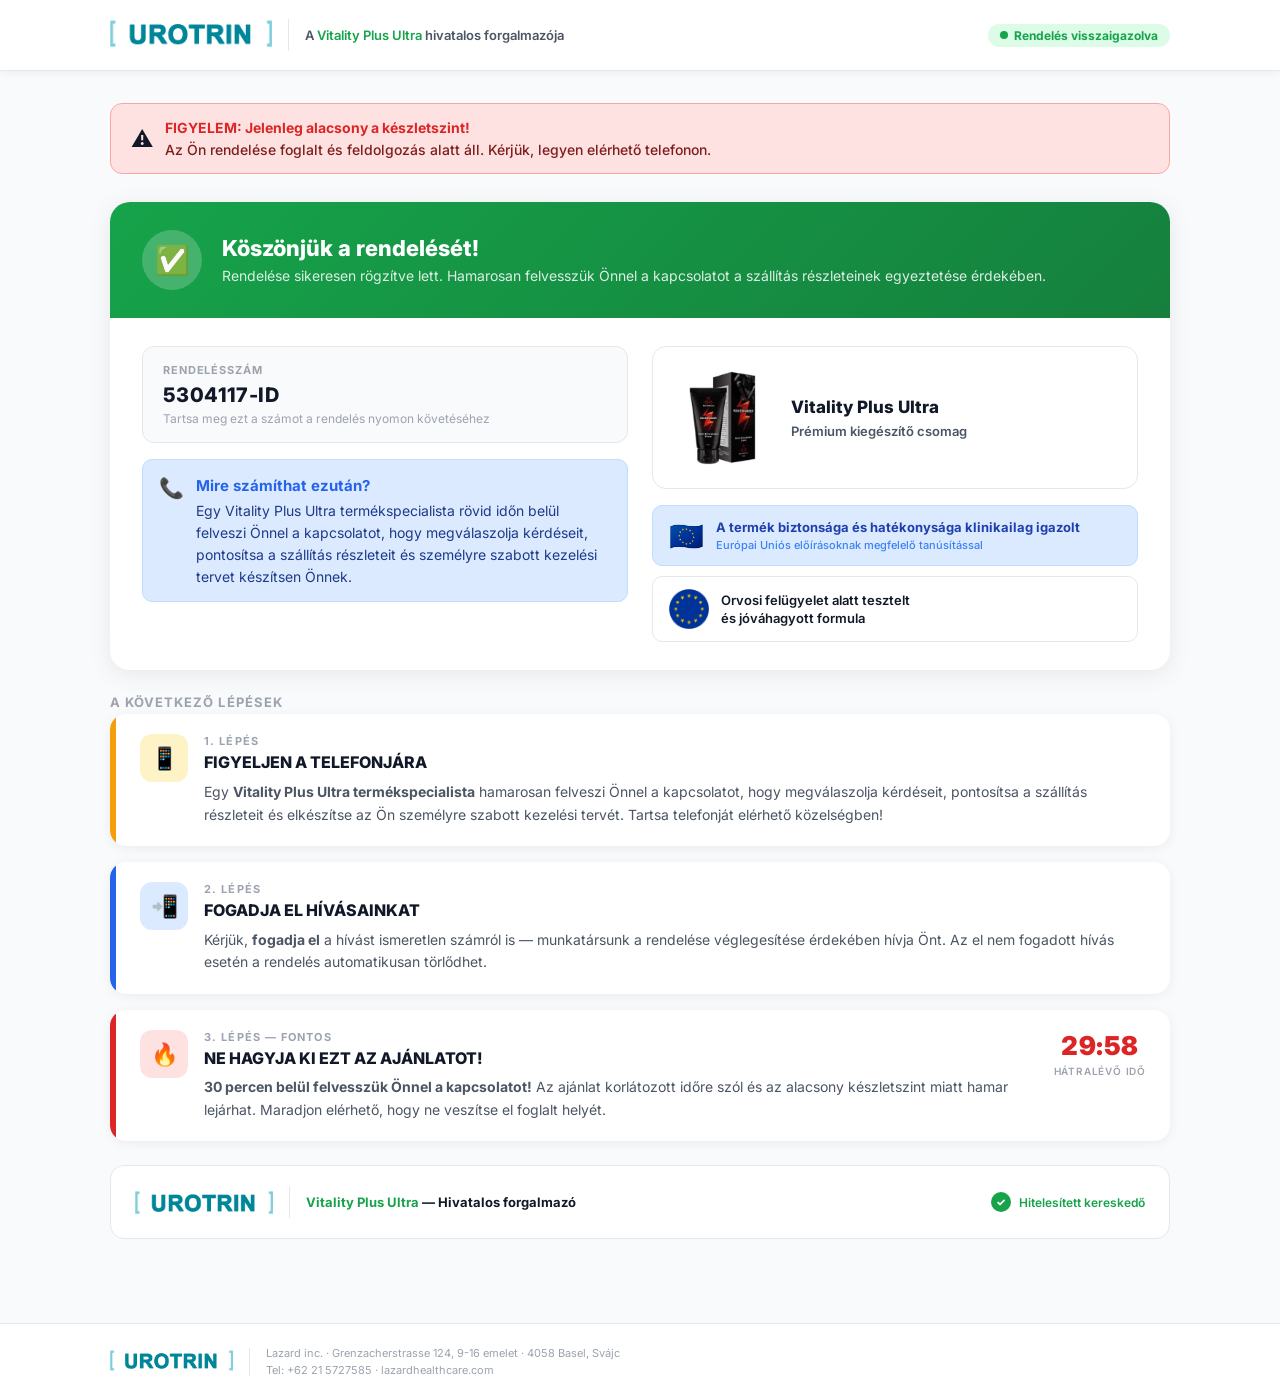
==== commit a6673b8c: "Fix: Remove 365-day guarantee, fix all image paths on thanks page" ====
--- a/thanks/index.html
+++ b/thanks/index.html
@@ -447,7 +447,7 @@
   <header class="header">
     <div class="header-inner">
       <div class="header__logo">
-        <a href="#"><img src="assets/images/logo/logo.svg" alt="Vitality Plus Ultra logó"></a>
+        <a href="#"><img src="../assets/images/logo.png" alt="Vitality Plus Ultra logó"></a>
       </div>
       <div class="header__divider"></div>
       <p class="header__label">A <span>Vitality Plus Ultra</span> hivatalos forgalmazója</p>
@@ -500,9 +500,8 @@
           <div class="product-panel">
             <div class="product-box">
               <img class="product-box__img"
-                   src="https://static.statthroat.tech/offers/a6b7afca-1238-4dfb-8fff-eae4822308da.png"
-                   alt="Vitality Plus Ultra termék"
-                   onerror="this.src='assets/images/logo/product1.png'">
+                   src="assets/images/products/product1.png"
+                   alt="Vitality Plus Ultra termék">
               <div class="product-box__info">
                 <div class="product-box__name">Vitality Plus Ultra</div>
                 <div class="product-box__qty">Prémium kiegészítő csomag</div>
@@ -510,10 +509,6 @@
             </div>
 
             <div class="badges">
-              <div class="badge-row">
-                <img src="assets/images/labels/guarantee.png" alt="Garancia">
-                <div class="badge-row__text">100%-os elégedettségi garancia<br>vagy visszafizetés 365 napon belül</div>
-              </div>
               <div class="eu-badge">
                 <div class="eu-flag">🇪🇺</div>
                 <div class="eu-badge__text">
@@ -588,7 +583,7 @@
 
       <!-- ── DISTRIBUTOR BAR ── -->
       <div class="distributor-bar">
-        <img src="assets/images/logo/logo.svg" alt="Vitality Plus Ultra">
+        <img src="../assets/images/logo.png" alt="Vitality Plus Ultra">
         <div class="distributor-bar__divider"></div>
         <div class="distributor-bar__text">
           <span>Vitality Plus Ultra</span> — Hivatalos forgalmazó
@@ -603,7 +598,7 @@
   <footer class="footer">
     <div class="footer-inner">
       <div class="footer__logo">
-        <a href="#"><img src="assets/images/logo/logo.svg" alt="Vitality Plus Ultra"></a>
+        <a href="#"><img src="../assets/images/logo.png" alt="Vitality Plus Ultra"></a>
       </div>
       <div class="footer__divider"></div>
       <div class="footer__info">
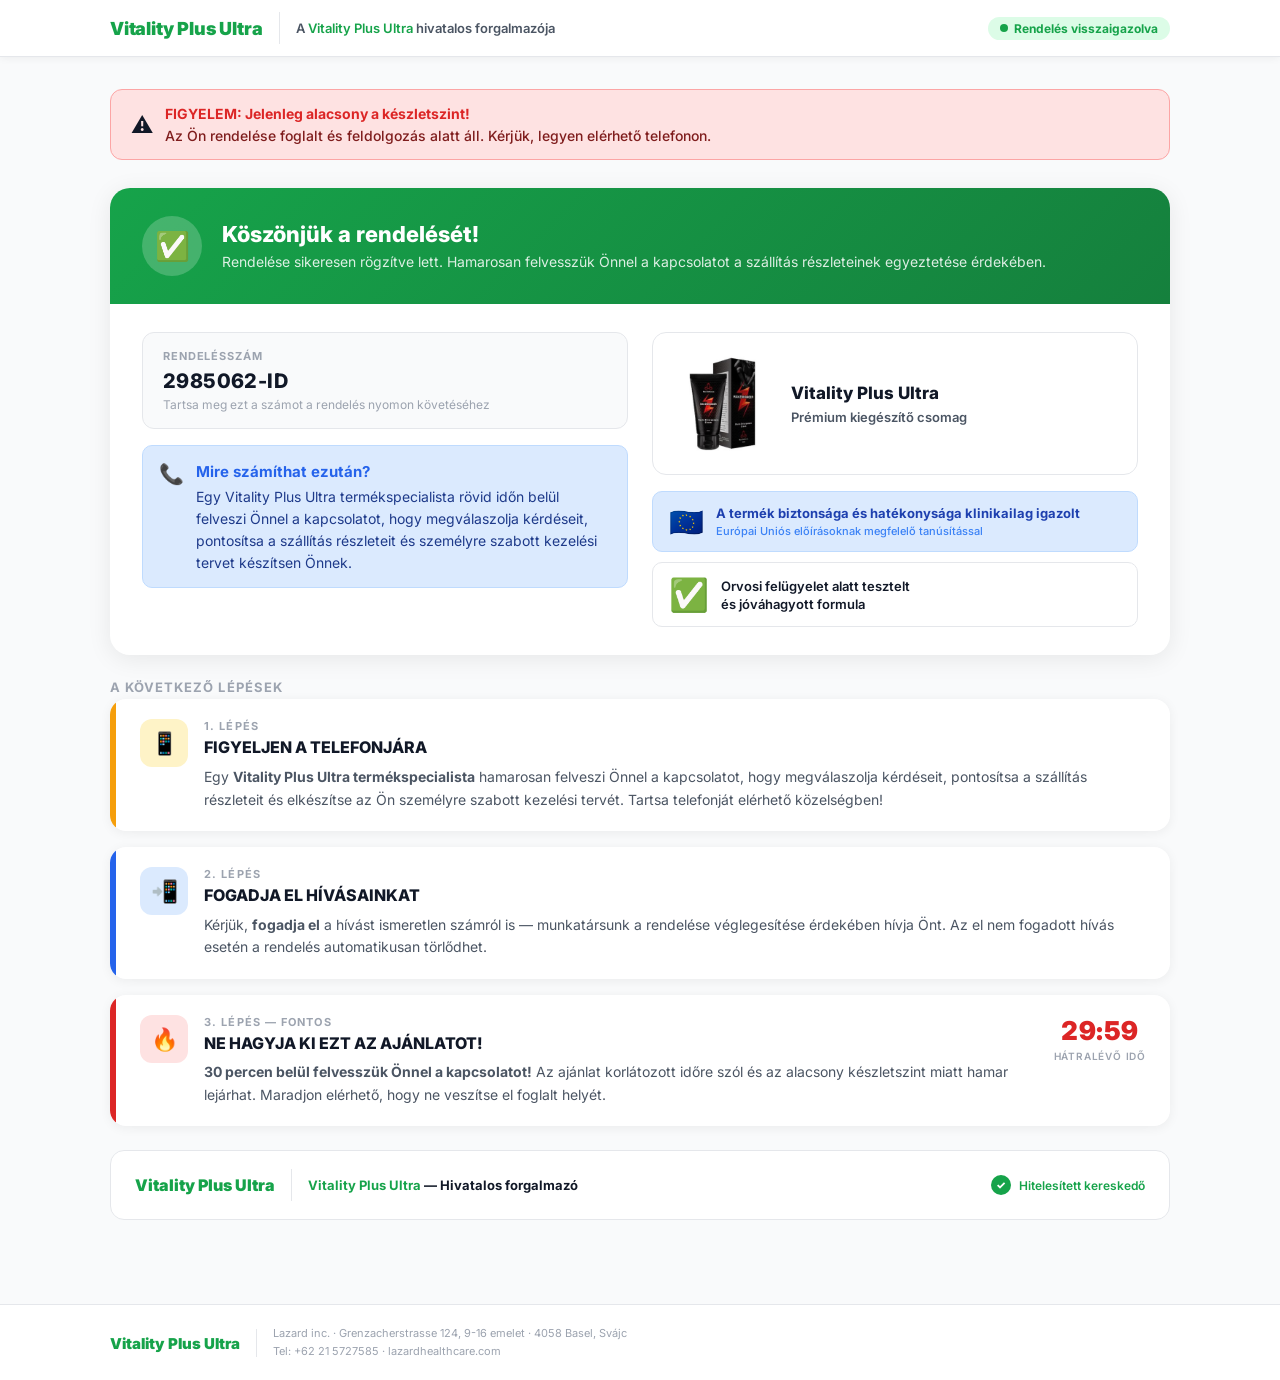
==== commit 72303979: "Fix: Remove all logo images (had wrong Urotrin brand), replace with text only" ====
--- a/thanks/index.html
+++ b/thanks/index.html
@@ -56,7 +56,13 @@
       align-items: center;
       gap: 16px;
     }
-    .header__logo img { height: 42px; }
+    .header__logo-text {
+      font-size: 18px;
+      font-weight: 900;
+      color: var(--green);
+      letter-spacing: -.01em;
+      text-decoration: none;
+    }
     .header__divider {
       width: 1px;
       height: 32px;
@@ -420,7 +426,12 @@
       gap: 16px;
       flex-wrap: wrap;
     }
-    .footer__logo img { height: 32px; }
+    .footer__logo-text {
+      font-size: 15px;
+      font-weight: 900;
+      color: var(--green);
+      text-decoration: none;
+    }
     .footer__divider { width:1px; height:28px; background:var(--gray-200); }
     .footer__info { font-size: 11px; color: var(--gray-400); line-height: 1.6; }
     .footer__info a { color: var(--gray-400); text-decoration: none; }
@@ -447,7 +458,7 @@
   <header class="header">
     <div class="header-inner">
       <div class="header__logo">
-        <a href="#"><img src="../assets/images/logo.png" alt="Vitality Plus Ultra logó"></a>
+        <a href="#" class="header__logo-text">Vitality Plus Ultra</a>
       </div>
       <div class="header__divider"></div>
       <p class="header__label">A <span>Vitality Plus Ultra</span> hivatalos forgalmazója</p>
@@ -517,7 +528,7 @@
                 </div>
               </div>
               <div class="badge-row">
-                <img src="assets/images/labels/confirmed.png" alt="Megerősítve">
+                <div style="font-size:32px;flex-shrink:0;">✅</div>
                 <div class="badge-row__text">Orvosi felügyelet alatt tesztelt<br>és jóváhagyott formula</div>
               </div>
             </div>
@@ -583,7 +594,7 @@
 
       <!-- ── DISTRIBUTOR BAR ── -->
       <div class="distributor-bar">
-        <img src="../assets/images/logo.png" alt="Vitality Plus Ultra">
+        <span style="font-size:16px;font-weight:900;color:var(--green);">Vitality Plus Ultra</span>
         <div class="distributor-bar__divider"></div>
         <div class="distributor-bar__text">
           <span>Vitality Plus Ultra</span> — Hivatalos forgalmazó
@@ -598,7 +609,7 @@
   <footer class="footer">
     <div class="footer-inner">
       <div class="footer__logo">
-        <a href="#"><img src="../assets/images/logo.png" alt="Vitality Plus Ultra"></a>
+        <a href="#" class="footer__logo-text">Vitality Plus Ultra</a>
       </div>
       <div class="footer__divider"></div>
       <div class="footer__info">
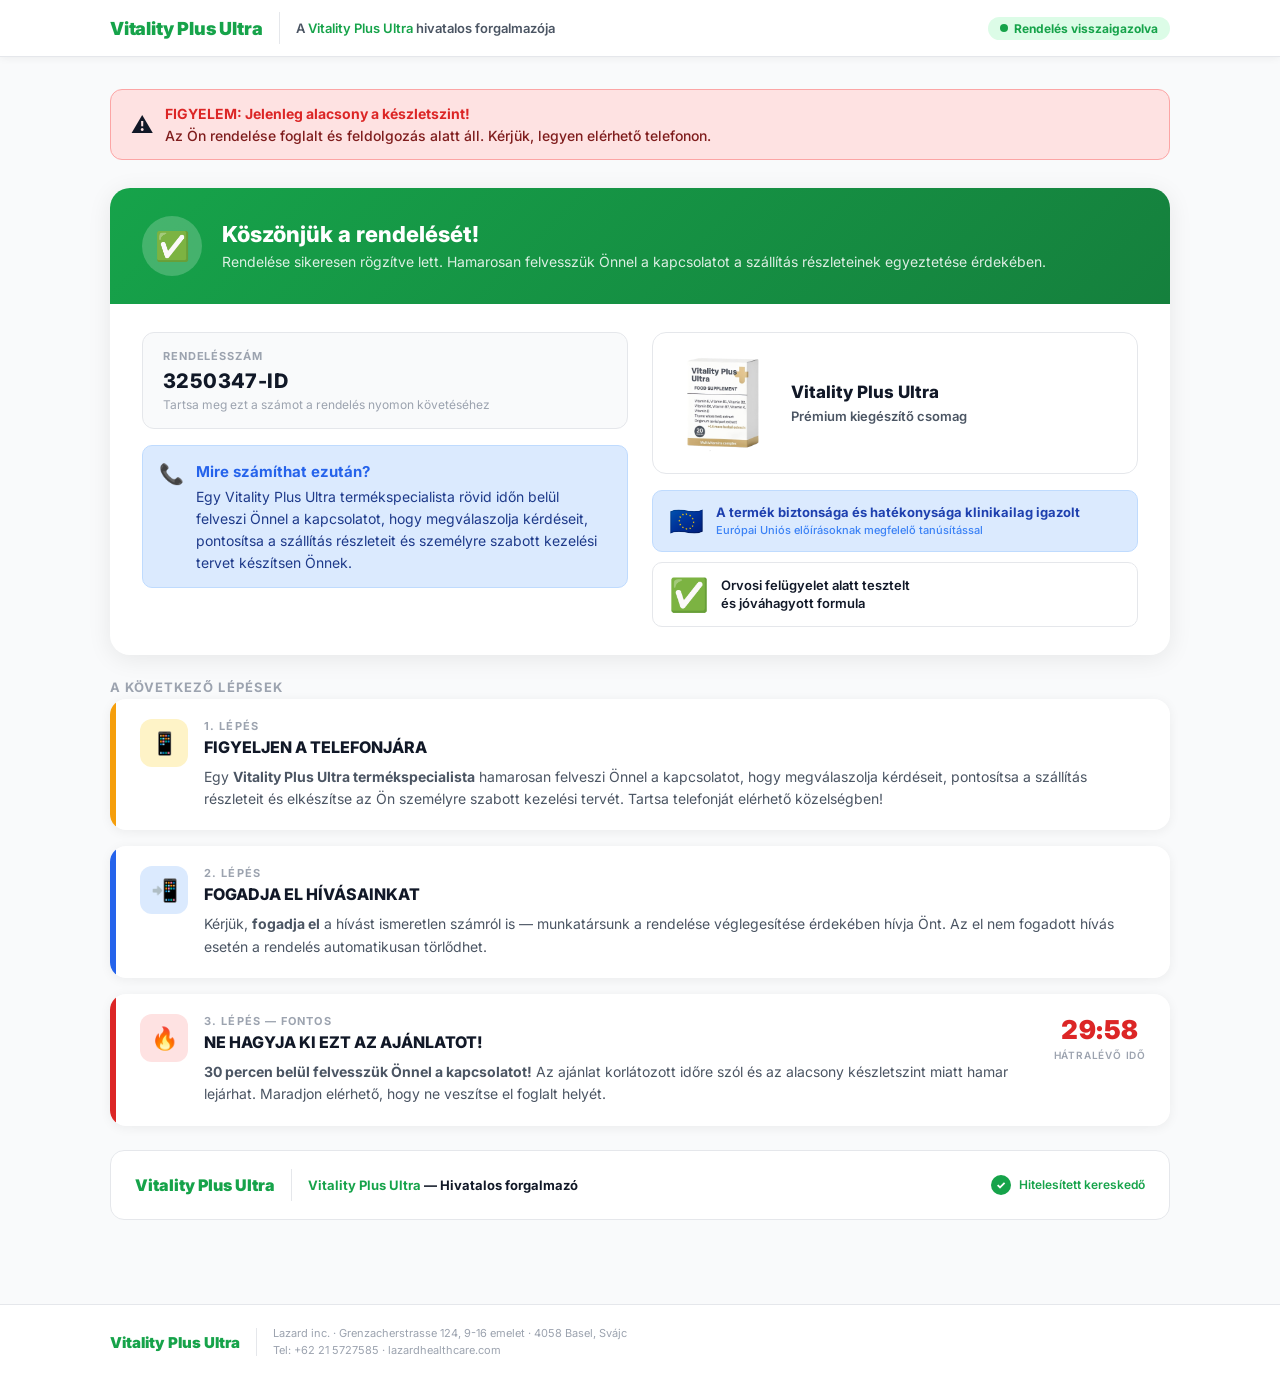
==== commit 23fff6bd: "Fix: Product image now uses correct Vitality Plus Ultra image from main assets" ====
--- a/thanks/index.html
+++ b/thanks/index.html
@@ -511,7 +511,7 @@
           <div class="product-panel">
             <div class="product-box">
               <img class="product-box__img"
-                   src="assets/images/products/product1.png"
+                   src="../assets/images/product.png"
                    alt="Vitality Plus Ultra termék">
               <div class="product-box__info">
                 <div class="product-box__name">Vitality Plus Ultra</div>
